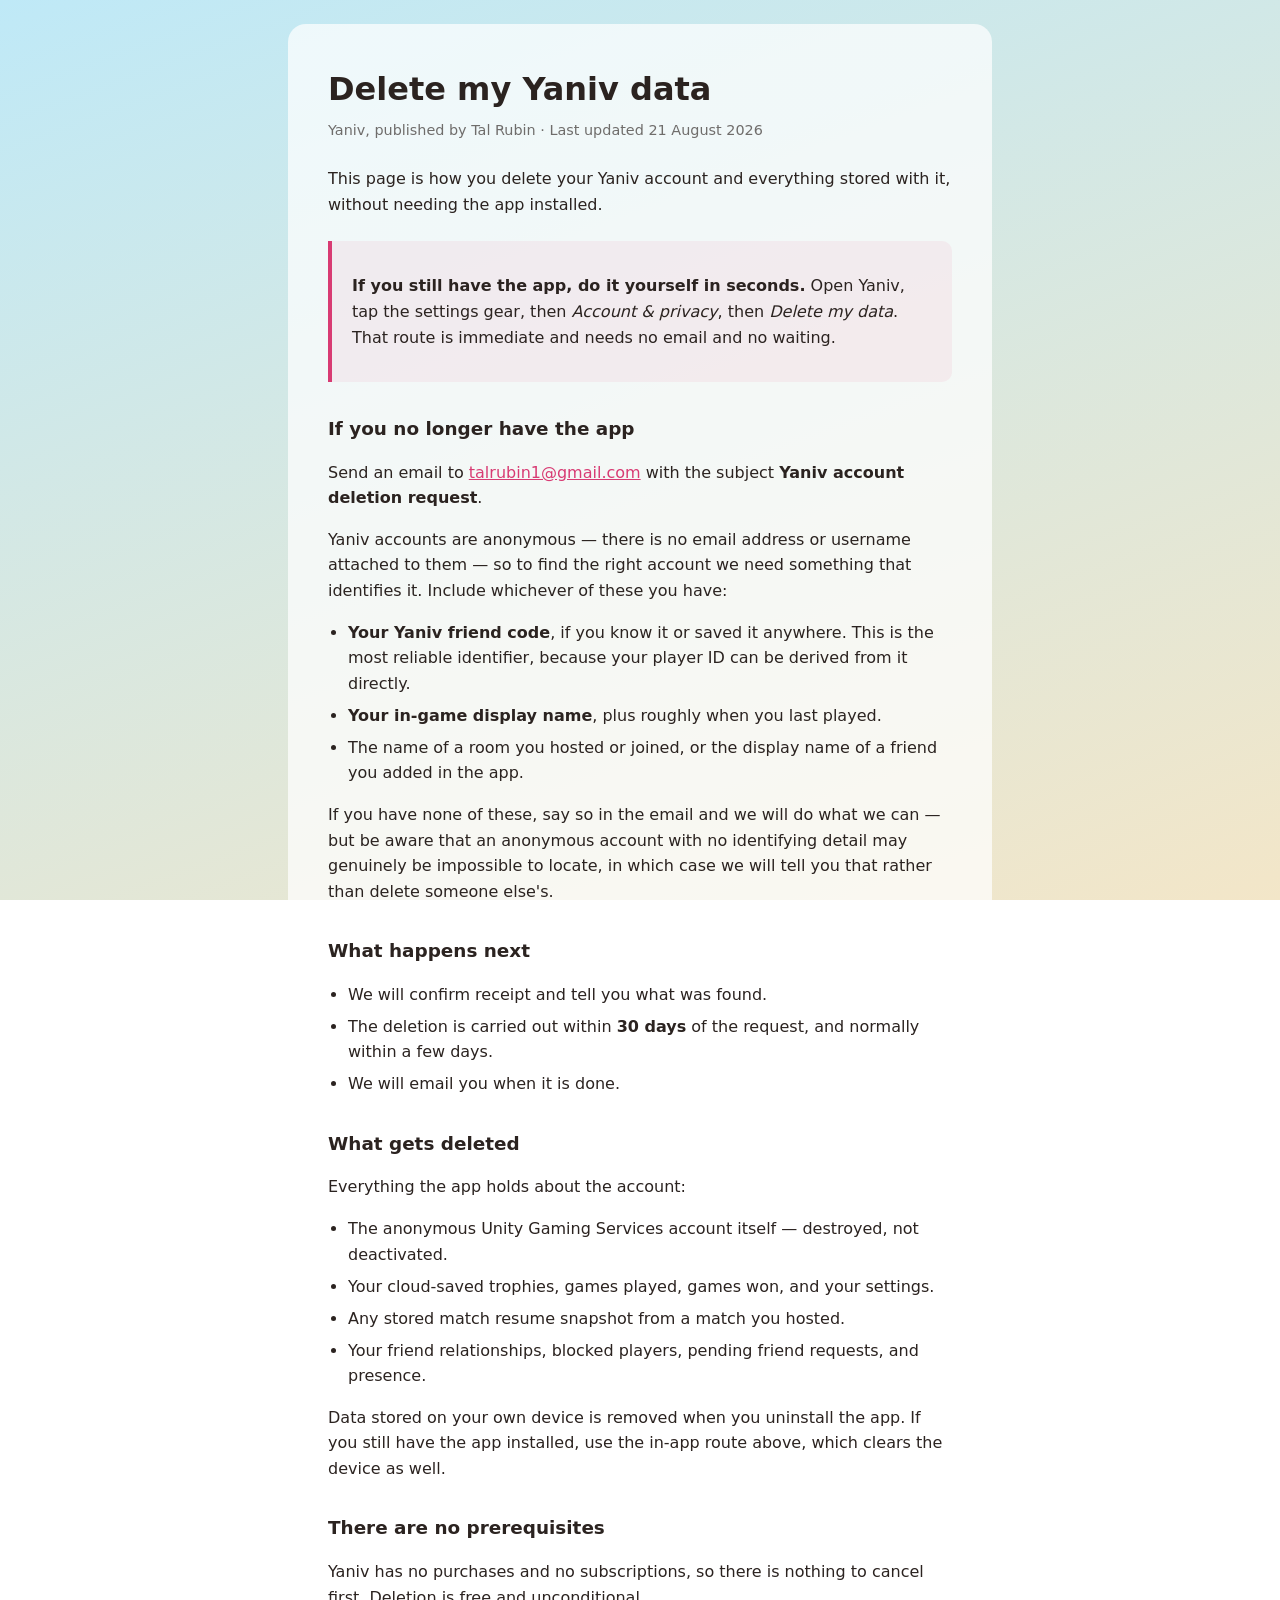
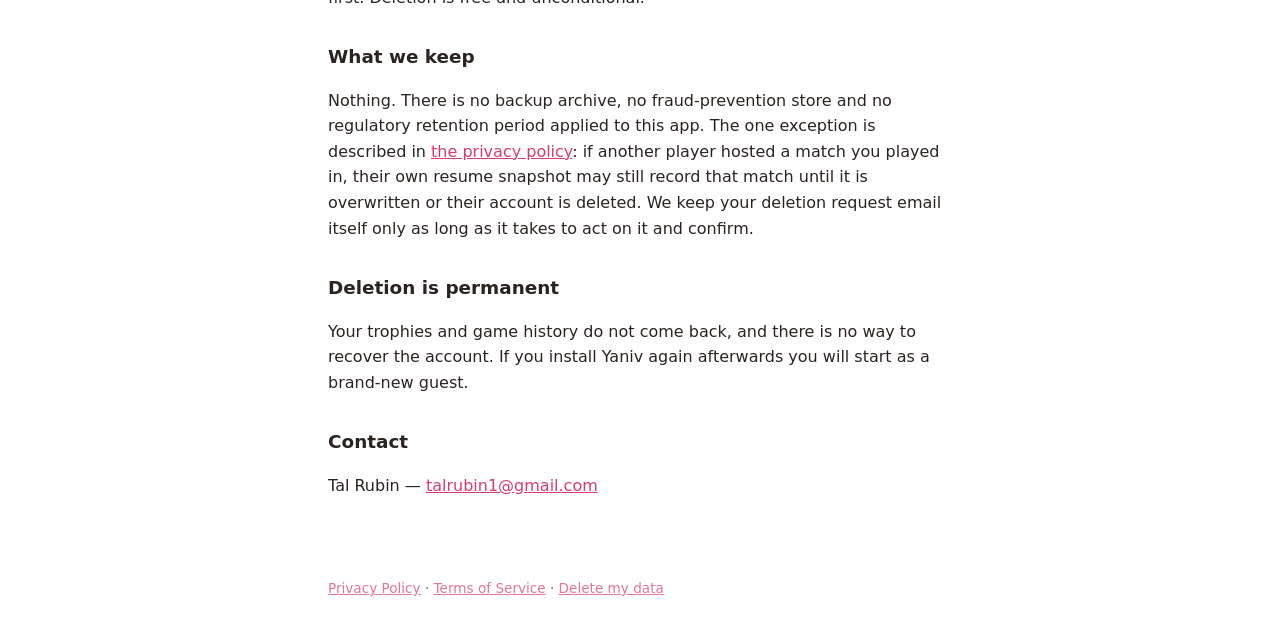
==== Yaniv/legal/delete-data.html @ 59b08e93 "Publish web/ from talrubin/Yaniv@7108ad6" ====
<!doctype html>
<html lang="en">
<head>
<meta charset="utf-8">
<meta name="viewport" content="width=device-width, initial-scale=1, viewport-fit=cover">
<title>Yaniv — Delete my data</title>
<link rel="stylesheet" href="legal.css">
<!--
  The web-accessible account deletion route Google Play requires alongside the in-app one, for
  players who have already uninstalled and can no longer reach the in-app path.

  Play's requirements for this page, and where each is met:
    - functional, loads without error ......... static file, no script, no dependencies
    - relevant in scope, deletion prominent ... it is the only subject of the page
    - names the app or developer as on the
      store listing ........................... "Yaniv" and "Tal Rubin", in the first line and the
                                                contact section

  IMPORTANT: the app name and developer name below must match the Play store listing exactly. If the
  listing ends up published under a different developer name, change it here too or the page stops
  satisfying the requirement.
-->
</head>
<body>
<main>

<h1>Delete my Yaniv data</h1>
<p class="updated">Yaniv, published by Tal Rubin · Last updated 21 August 2026</p>

<p>This page is how you delete your Yaniv account and everything stored with it, without needing the
app installed.</p>

<div class="callout">
  <p><strong>If you still have the app, do it yourself in seconds.</strong> Open Yaniv, tap the
  settings gear, then <em>Account &amp; privacy</em>, then <em>Delete my data</em>. That route is
  immediate and needs no email and no waiting.</p>
</div>

<h2>If you no longer have the app</h2>

<p>Send an email to <a href="mailto:talrubin1@gmail.com?subject=Yaniv%20account%20deletion%20request">talrubin1@gmail.com</a>
with the subject <strong>Yaniv account deletion request</strong>.</p>

<p>Yaniv accounts are anonymous — there is no email address or username attached to them — so to find
the right account we need something that identifies it. Include whichever of these you have:</p>

<ul>
  <li><strong>Your Yaniv friend code</strong>, if you know it or saved it anywhere. This is the most
      reliable identifier, because your player ID can be derived from it directly.</li>
  <li><strong>Your in-game display name</strong>, plus roughly when you last played.</li>
  <li>The name of a room you hosted or joined, or the display name of a friend you added in the app.</li>
</ul>

<p>If you have none of these, say so in the email and we will do what we can — but be aware that an
anonymous account with no identifying detail may genuinely be impossible to locate, in which case we
will tell you that rather than delete someone else's.</p>

<h2>What happens next</h2>

<ul>
  <li>We will confirm receipt and tell you what was found.</li>
  <li>The deletion is carried out within <strong>30 days</strong> of the request, and normally within
      a few days.</li>
  <li>We will email you when it is done.</li>
</ul>

<h2>What gets deleted</h2>

<p>Everything the app holds about the account:</p>

<ul>
  <li>The anonymous Unity Gaming Services account itself — destroyed, not deactivated.</li>
  <li>Your cloud-saved trophies, games played, games won, and your settings.</li>
  <li>Any stored match resume snapshot from a match you hosted.</li>
  <li>Your friend relationships, blocked players, pending friend requests, and presence.</li>
</ul>

<p>Data stored on your own device is removed when you uninstall the app. If you still have the app
installed, use the in-app route above, which clears the device as well.</p>

<h2>There are no prerequisites</h2>

<p>Yaniv has no purchases and no subscriptions, so there is nothing to cancel first. Deletion is free
and unconditional.</p>

<h2>What we keep</h2>

<p>Nothing. There is no backup archive, no fraud-prevention store and no regulatory retention period
applied to this app. The one exception is described in
<a href="privacy.html#deleting">the privacy policy</a>: if another player hosted a match you played in, their
own resume snapshot may still record that match until it is overwritten or their account is deleted.
We keep your deletion request email itself only as long as it takes to act on it and confirm.</p>

<h2>Deletion is permanent</h2>

<p>Your trophies and game history do not come back, and there is no way to recover the account. If you
install Yaniv again afterwards you will start as a brand-new guest.</p>

<h2>Contact</h2>

<p>Tal Rubin — <a href="mailto:talrubin1@gmail.com">talrubin1@gmail.com</a></p>

</main>
<footer>
  <a href="privacy.html">Privacy Policy</a> ·
  <a href="terms.html">Terms of Service</a> ·
  <a href="delete-data.html">Delete my data</a>
</footer>
</body>
</html>
---- Yaniv/legal/legal.css ----
/*
  Shared by privacy.html, terms.html and delete-data.html.

  The palette is web/link/index.html's, deliberately: these pages and the invite landing page are
  served from the same host and a player reaching one from the other should not feel handed off to
  somebody else's site. The layout is not shared, though — the invite page centres one short message
  in the viewport, and these are documents, so they read as a measured column instead.
*/
:root {
  --sand: #f3e6c8;
  --ink: #2b2320;
  --pink: #d83b73;
  --cyan: #bfe9f7;
  --rule: rgba(43, 35, 32, 0.15);
}

* { box-sizing: border-box; }

body {
  margin: 0;
  min-height: 100vh;
  padding: 24px;
  background: linear-gradient(160deg, var(--cyan), var(--sand));
  background-attachment: fixed;
  color: var(--ink);
  font-family: system-ui, -apple-system, "Segoe UI", Roboto, sans-serif;
  line-height: 1.6;
}

main {
  max-width: 44rem;
  margin: 0 auto;
  padding: clamp(1.25rem, 5vw, 2.5rem);
  background: rgba(255, 255, 255, 0.72);
  border-radius: 18px;
}

h1 { font-size: clamp(1.5rem, 6vw, 2rem); margin: 0 0 0.25rem; }
h2 { font-size: 1.15rem; margin: 2rem 0 0.5rem; }
h3 { font-size: 1rem; margin: 1.5rem 0 0.35rem; }
p, li { font-size: 1rem; }
ul { padding-left: 1.25rem; }
li { margin-bottom: 0.4rem; }

.updated { margin: 0 0 1.5rem; opacity: 0.65; font-size: 0.9rem; }

a { color: var(--pink); }

/* The one thing on the deletion page a reader must not miss. */
.callout {
  margin: 1.5rem 0;
  padding: 1rem 1.25rem;
  border-left: 4px solid var(--pink);
  background: rgba(216, 59, 115, 0.07);
  border-radius: 0 10px 10px 0;
}

table { border-collapse: collapse; width: 100%; margin: 0.75rem 0 1rem; }
th, td { text-align: left; padding: 0.5rem 0.6rem; border-bottom: 1px solid var(--rule); vertical-align: top; }
th { font-size: 0.85rem; text-transform: uppercase; letter-spacing: 0.04em; opacity: 0.7; }
td code { font-size: 0.9em; }

/* Key names are data, not prose: keep them left-to-right and unbroken. */
code {
  font-family: ui-monospace, "SF Mono", Menlo, Consolas, monospace;
  direction: ltr;
  unicode-bidi: isolate;
  white-space: nowrap;
}

/* Wide tables scroll inside themselves rather than pushing the page sideways on a phone. */
.scroll { overflow-x: auto; }

footer {
  max-width: 44rem;
  margin: 1.5rem auto 0;
  padding: 0 clamp(1.25rem, 5vw, 2.5rem);
  font-size: 0.85rem;
  opacity: 0.7;
}
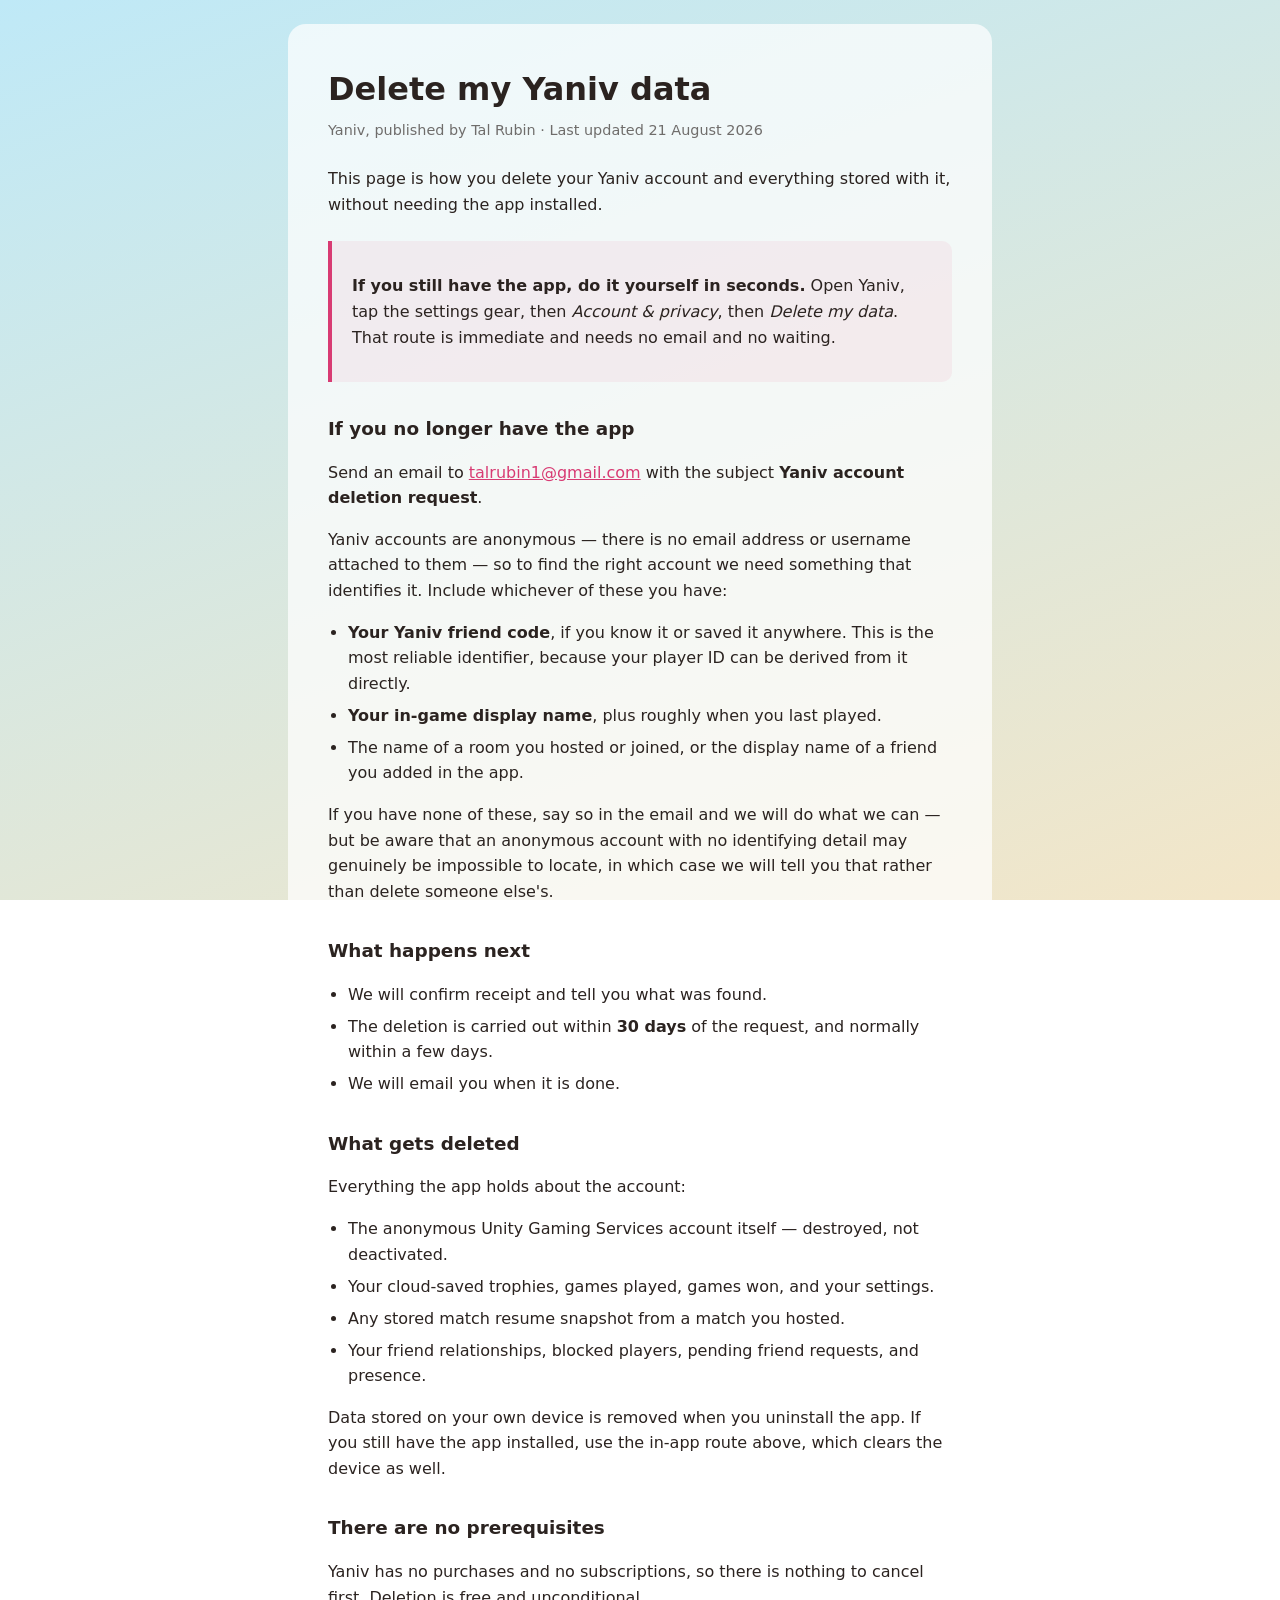
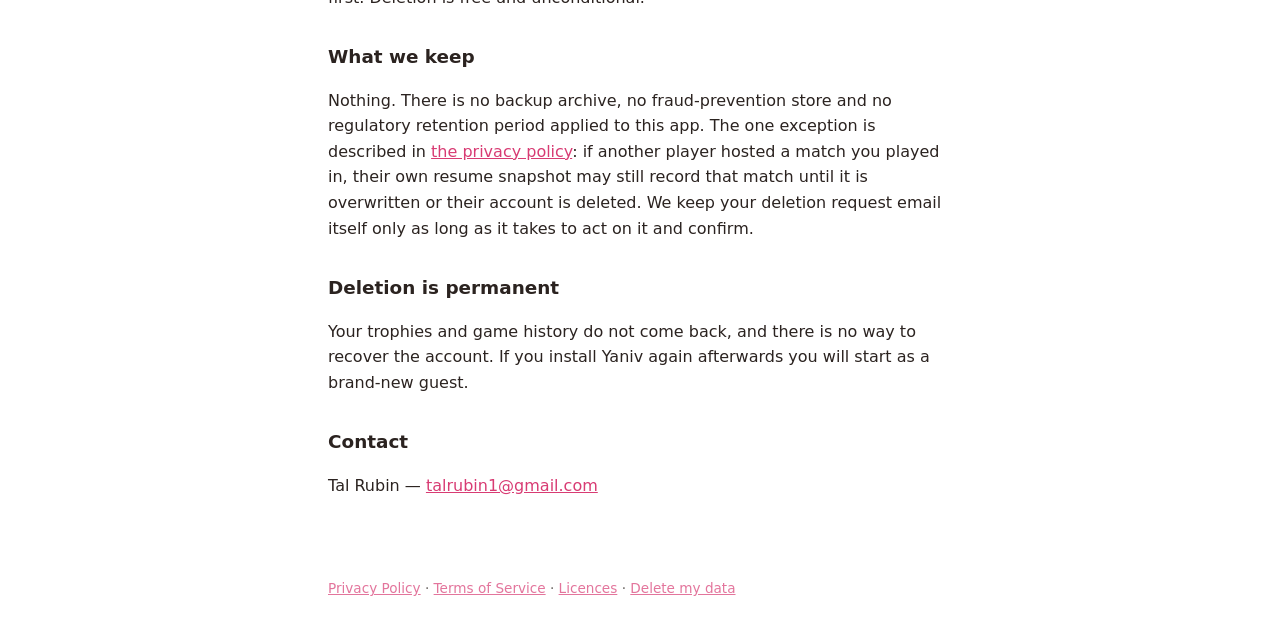
==== commit a297fad0: "Publish web/ from talrubin/Yaniv@5c00b58" ====
--- a/Yaniv/legal/delete-data.html
+++ b/Yaniv/legal/delete-data.html
@@ -104,6 +104,7 @@
 <footer>
   <a href="privacy.html">Privacy Policy</a> ·
   <a href="terms.html">Terms of Service</a> ·
+  <a href="licenses.html">Licences</a> ·
   <a href="delete-data.html">Delete my data</a>
 </footer>
 </body>
--- a/Yaniv/legal/legal.css
+++ b/Yaniv/legal/legal.css
@@ -1,5 +1,5 @@
 /*
-  Shared by privacy.html, terms.html and delete-data.html.
+  Shared by privacy.html, terms.html, licenses.html and delete-data.html.
 
   The palette is web/link/index.html's, deliberately: these pages and the invite landing page are
   served from the same host and a player reaching one from the other should not feel handed off to
@@ -71,6 +71,19 @@
 /* Wide tables scroll inside themselves rather than pushing the page sideways on a phone. */
 .scroll { overflow-x: auto; }
 
+/*
+  Verbatim licence text on licenses.html — the OFL and MIT bodies, which are reproduced because those
+  licences require reproducing rather than because anyone reads them straight through. Set smaller and
+  tighter than body prose so a page that is mostly obligation still reads as a page: the parts written
+  for a human stay visually dominant, and the boilerplate is legibly present without taking over.
+*/
+.license-body {
+  font-size: 0.85rem;
+  line-height: 1.5;
+  margin: 0 0 0.75rem;
+  opacity: 0.78;
+}
+
 footer {
   max-width: 44rem;
   margin: 1.5rem auto 0;
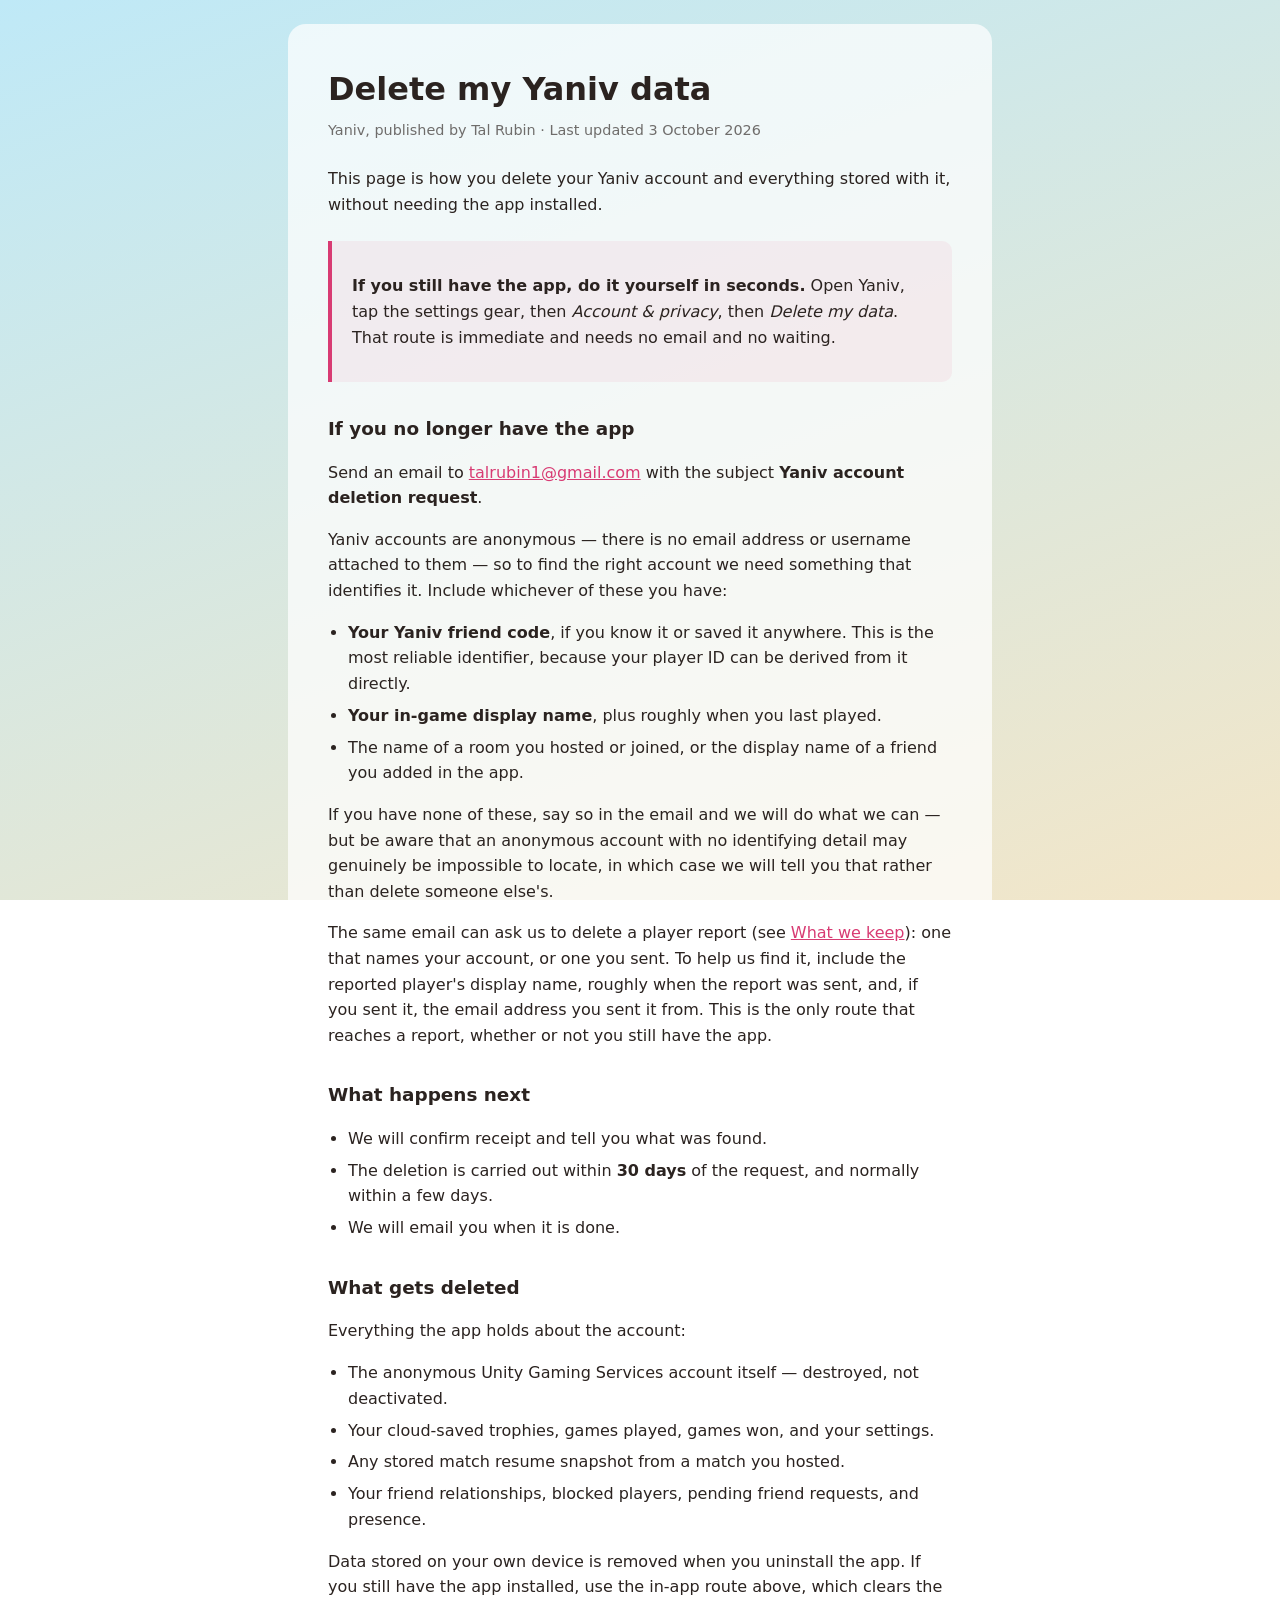
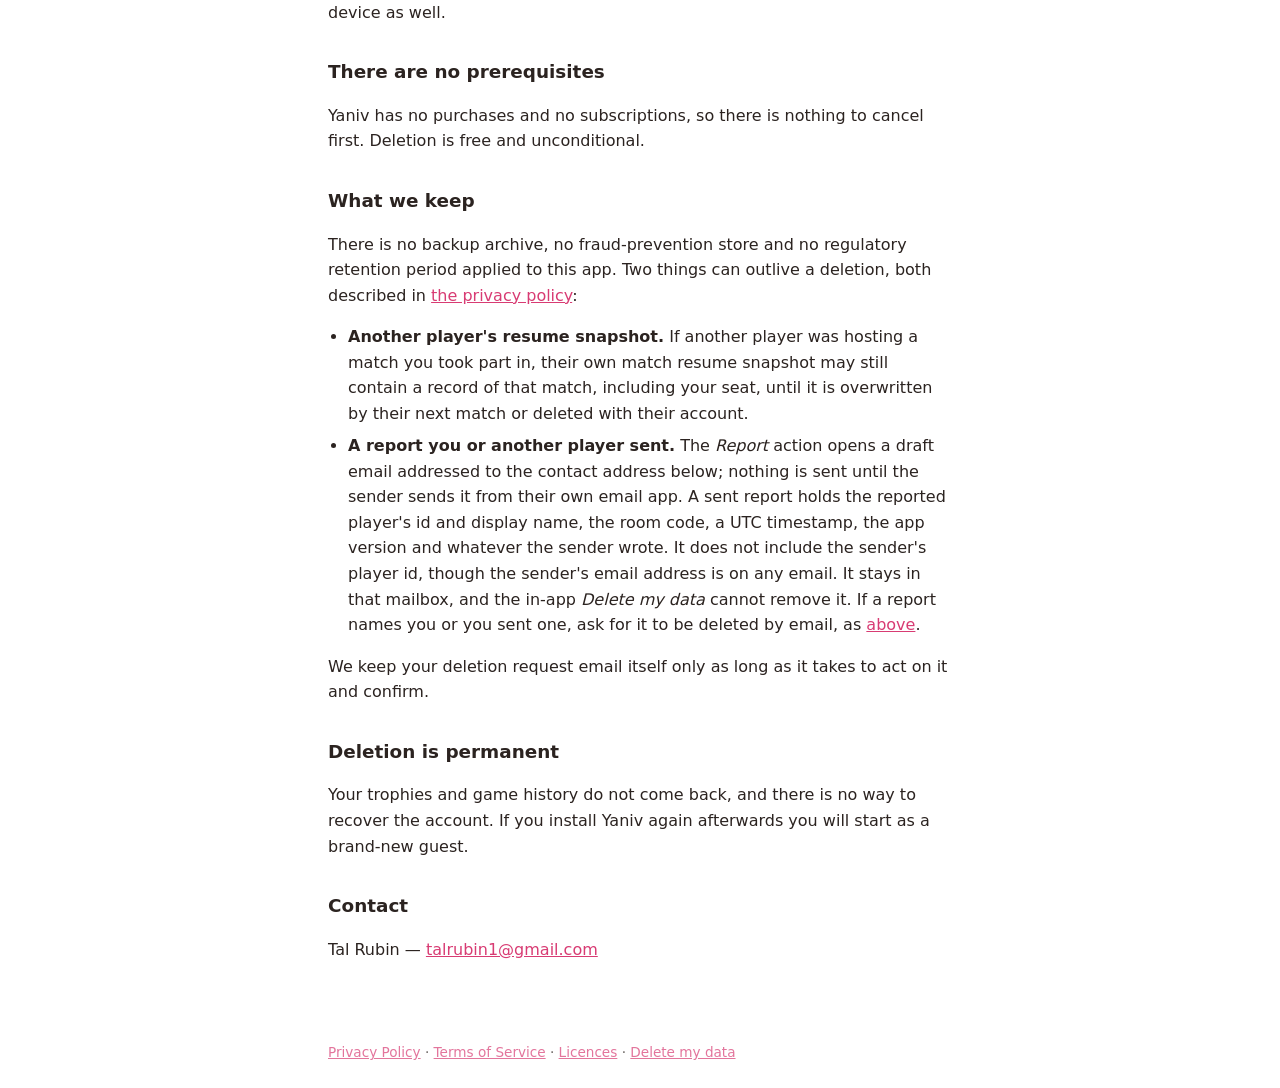
==== commit c406c3d5: "Publish web/ from talrubin/Yaniv@0c6452b" ====
--- a/Yaniv/legal/delete-data.html
+++ b/Yaniv/legal/delete-data.html
@@ -15,6 +15,9 @@
     - names the app or developer as on the
       store listing ........................... "Yaniv" and "Tal Rubin", in the first line and the
                                                 contact section
+    - says which data is deleted and which is
+      kept, and for how long .................. "What gets deleted" and "What we keep", in the
+                                                privacy policy's wording (section 11)
 
   IMPORTANT: the app name and developer name below must match the Play store listing exactly. If the
   listing ends up published under a different developer name, change it here too or the page stops
@@ -25,7 +28,7 @@
 <main>
 
 <h1>Delete my Yaniv data</h1>
-<p class="updated">Yaniv, published by Tal Rubin · Last updated 21 August 2026</p>
+<p class="updated">Yaniv, published by Tal Rubin · Last updated 3 October 2026</p>
 
 <p>This page is how you delete your Yaniv account and everything stored with it, without needing the
 app installed.</p>
@@ -36,7 +39,7 @@
   immediate and needs no email and no waiting.</p>
 </div>
 
-<h2>If you no longer have the app</h2>
+<h2 id="no-app">If you no longer have the app</h2>
 
 <p>Send an email to <a href="mailto:talrubin1@gmail.com?subject=Yaniv%20account%20deletion%20request">talrubin1@gmail.com</a>
 with the subject <strong>Yaniv account deletion request</strong>.</p>
@@ -54,6 +57,11 @@
 <p>If you have none of these, say so in the email and we will do what we can — but be aware that an
 anonymous account with no identifying detail may genuinely be impossible to locate, in which case we
 will tell you that rather than delete someone else's.</p>
+
+<p>The same email can ask us to delete a player report (see <a href="#keep">What we keep</a>): one that
+names your account, or one you sent. To help us find it, include the reported player's display name,
+roughly when the report was sent, and, if you sent it, the email address you sent it from. This is the
+only route that reaches a report, whether or not you still have the app.</p>
 
 <h2>What happens next</h2>
 
@@ -83,13 +91,26 @@
 <p>Yaniv has no purchases and no subscriptions, so there is nothing to cancel first. Deletion is free
 and unconditional.</p>
 
-<h2>What we keep</h2>
+<h2 id="keep">What we keep</h2>
 
-<p>Nothing. There is no backup archive, no fraud-prevention store and no regulatory retention period
-applied to this app. The one exception is described in
-<a href="privacy.html#deleting">the privacy policy</a>: if another player hosted a match you played in, their
-own resume snapshot may still record that match until it is overwritten or their account is deleted.
-We keep your deletion request email itself only as long as it takes to act on it and confirm.</p>
+<p>There is no backup archive, no fraud-prevention store and no regulatory retention period applied to
+this app. Two things can outlive a deletion, both described in
+<a href="privacy.html#deleting">the privacy policy</a>:</p>
+
+<ul>
+  <li><strong>Another player's resume snapshot.</strong> If another player was hosting a match you took
+      part in, their own match resume snapshot may still contain a record of that match, including
+      your seat, until it is overwritten by their next match or deleted with their account.</li>
+  <li><strong>A report you or another player sent.</strong> The <em>Report</em> action opens a draft
+      email addressed to the contact address below; nothing is sent until the sender sends it from
+      their own email app. A sent report holds the reported player's id and display name, the room
+      code, a UTC timestamp, the app version and whatever the sender wrote. It does not include the
+      sender's player id, though the sender's email address is on any email. It stays in that
+      mailbox, and the in-app <em>Delete my data</em> cannot remove it. If a report names you or you
+      sent one, ask for it to be deleted by email, as <a href="#no-app">above</a>.</li>
+</ul>
+
+<p>We keep your deletion request email itself only as long as it takes to act on it and confirm.</p>
 
 <h2>Deletion is permanent</h2>
 
